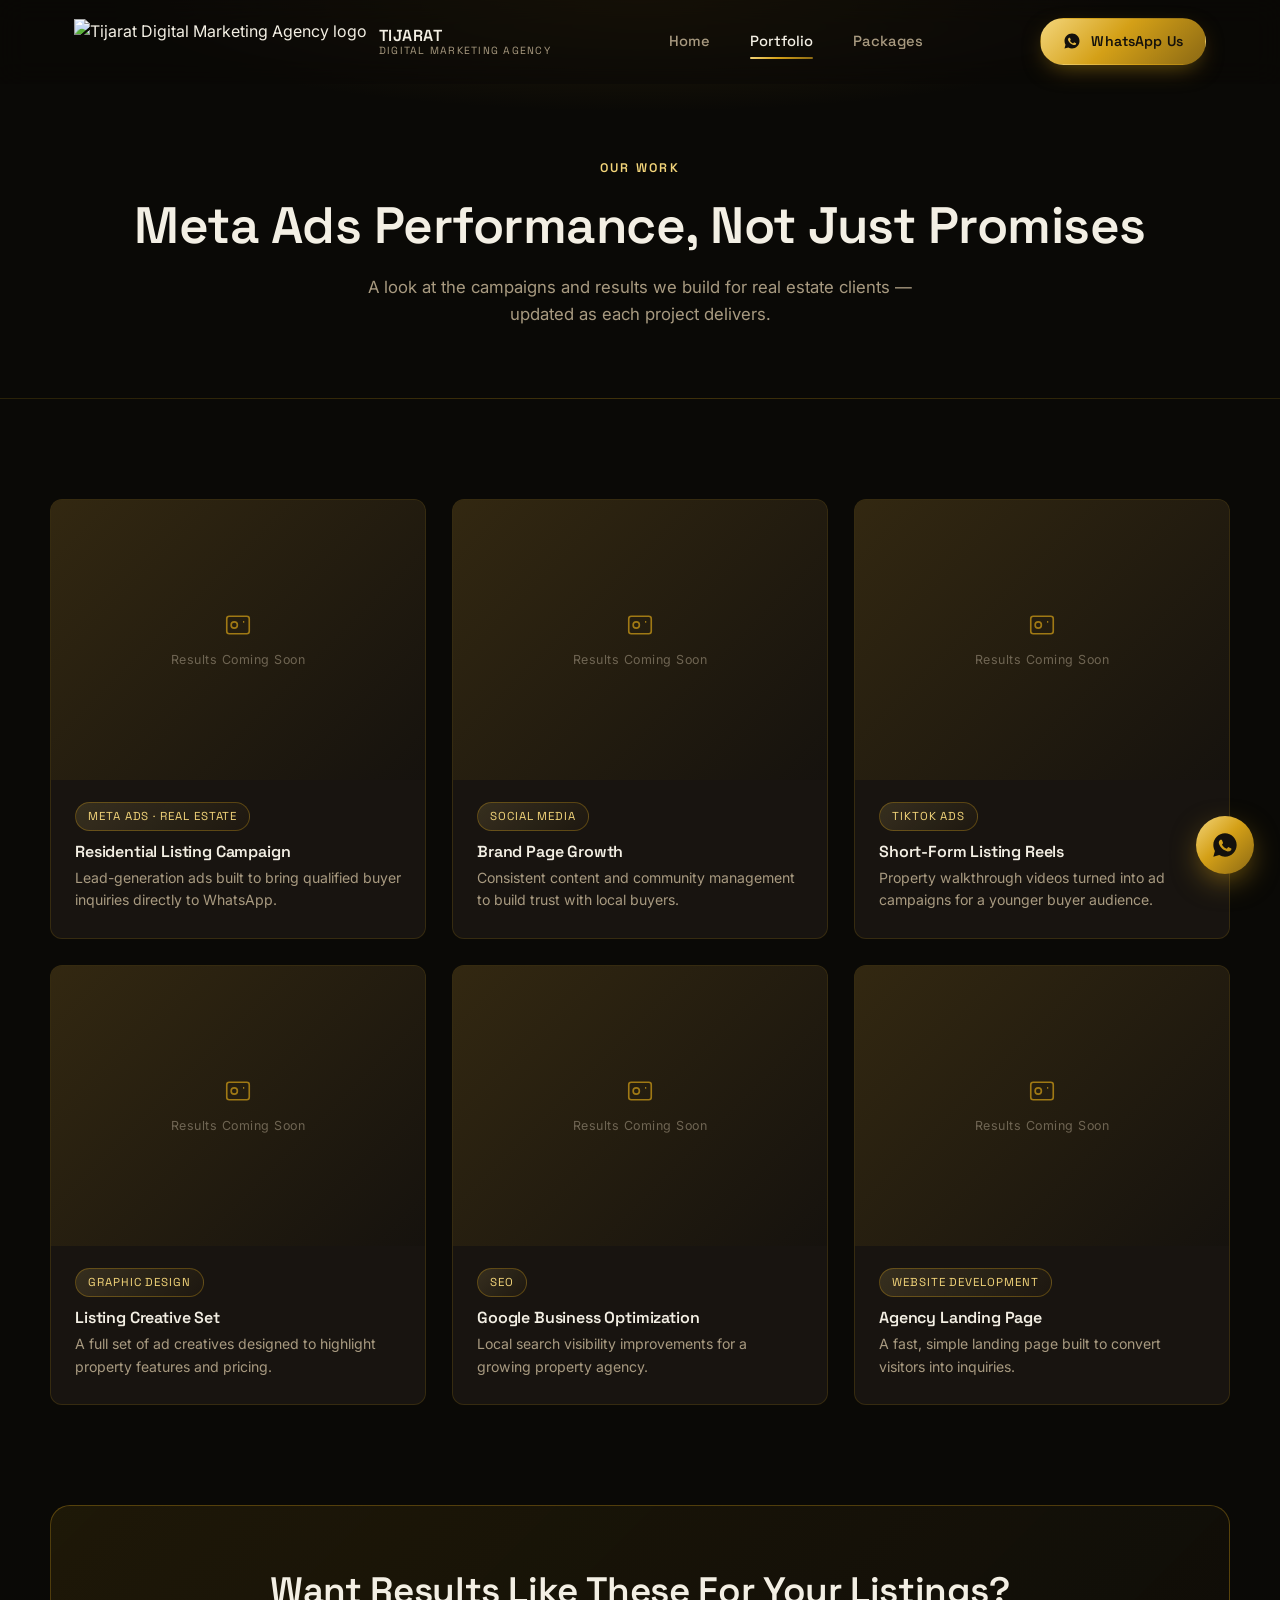
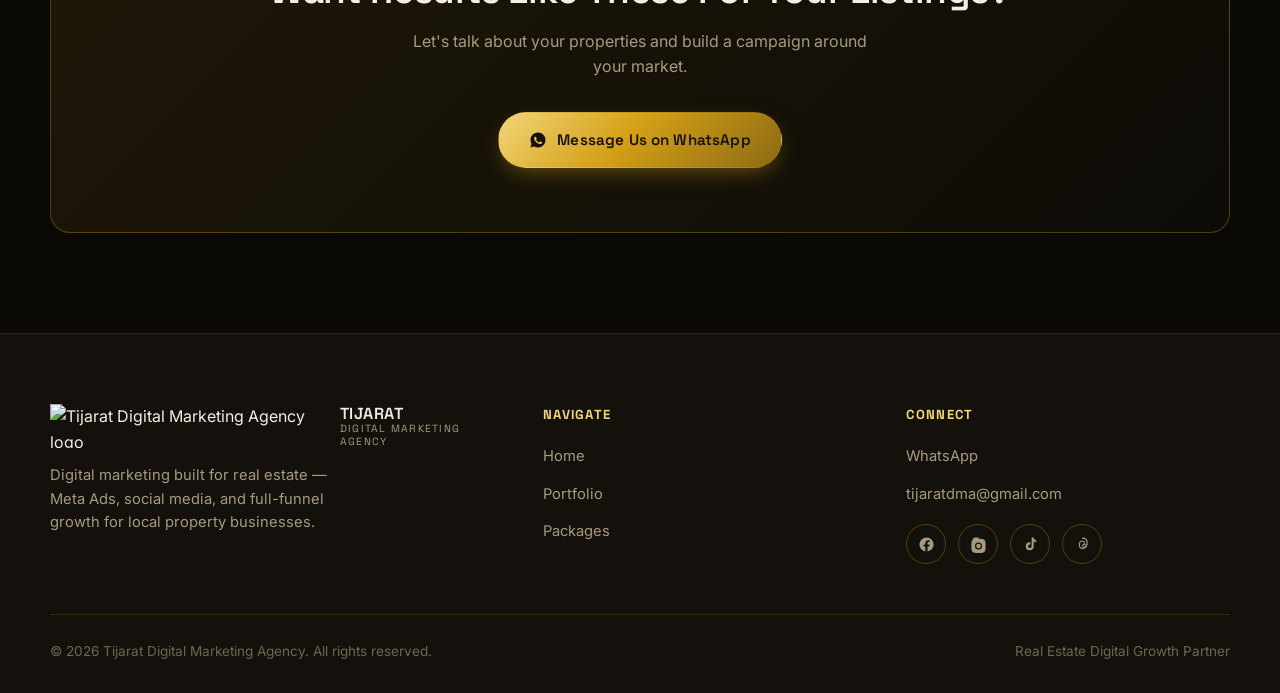
==== portfolio.html @ 046e6888 "Add files via upload" ====
<!DOCTYPE html>
<html lang="en">
<head>
<meta charset="UTF-8">
<meta name="viewport" content="width=device-width, initial-scale=1.0">
<title>Portfolio | Tijarat Digital Marketing Agency</title>
<meta name="description" content="See Meta Ads performance and campaign results delivered by Tijarat Digital Marketing Agency for real estate clients.">
<link rel="icon" type="image/png" href="assets/logo.png">
<link rel="preconnect" href="https://fonts.googleapis.com">
<link rel="preconnect" href="https://fonts.gstatic.com" crossorigin>
<link href="https://fonts.googleapis.com/css2?family=Space+Grotesk:wght@500;600;700&family=Inter:wght@400;500;600&display=swap" rel="stylesheet">
<link rel="stylesheet" href="styles.css">

<!--
  HOW TO ADD YOUR REAL META ADS SCREENSHOTS
  ------------------------------------------
  1. Create a folder named "portfolio" inside "assets" (assets/portfolio).
  2. Upload your screenshots there, named exactly:
     case1.jpg, case2.jpg, case3.jpg, case4.jpg, case5.jpg, case6.jpg
  3. That's it — each placeholder box below will automatically be
     replaced by your real image once the file exists at that path.
     You only need to edit the <p> caption text below each one if you want.
-->
</head>
<body>

<!-- ================= HEADER ================= -->
<header class="site-header">
  <div class="header-inner">
    <a href="index.html" class="brand">
      <img src="assets/logo.png" alt="Tijarat Digital Marketing Agency logo">
      <span class="brand-name">TIJARAT<span>Digital Marketing Agency</span></span>
    </a>
    <nav class="main-nav">
      <a href="index.html">Home</a>
      <a href="portfolio.html" class="active">Portfolio</a>
      <a href="packages.html">Packages</a>
    </nav>
    <div class="header-actions">
      <a class="btn btn-primary" href="https://wa.me/923094551772" target="_blank" rel="noopener">
        <svg viewBox="0 0 24 24" fill="currentColor"><path d="M12 2C6.48 2 2 6.48 2 12c0 1.85.5 3.58 1.36 5.07L2 22l5.06-1.33A9.94 9.94 0 0 0 12 22c5.52 0 10-4.48 10-10S17.52 2 12 2zm5.2 14.2c-.22.62-1.28 1.2-1.77 1.24-.45.05-1.02.07-1.65-.1-.38-.11-.87-.28-1.5-.55-2.64-1.14-4.36-3.8-4.5-3.98-.13-.18-1.08-1.43-1.08-2.73s.68-1.93.92-2.2c.24-.26.52-.33.7-.33h.5c.16 0 .38-.06.6.45.22.53.75 1.83.82 1.96.07.13.11.29.02.47-.09.18-.13.29-.26.44-.13.16-.28.35-.4.47-.13.13-.27.27-.12.53.16.26.7 1.15 1.5 1.86 1.03.92 1.9 1.2 2.16 1.34.26.13.42.11.57-.07.16-.18.66-.77.84-1.03.18-.27.35-.22.6-.13.24.09 1.55.73 1.82.87.26.13.44.2.5.31.07.11.07.64-.15 1.26z"/></svg>
        <span class="btn-text">WhatsApp Us</span>
      </a>
      <button class="nav-toggle" aria-label="Toggle menu">
        <span></span><span></span><span></span>
      </button>
    </div>
  </div>
</header>

<!-- ================= PAGE HERO ================= -->
<section class="page-hero">
  <div class="eyebrow">Our Work</div>
  <h1>Meta Ads Performance, Not Just Promises</h1>
  <p>A look at the campaigns and results we build for real estate clients — updated as each project delivers.</p>
</section>

<!-- ================= PORTFOLIO GRID ================= -->
<section class="section">
  <div class="section-inner">
    <div class="portfolio-grid">

      <div class="case-card reveal">
        <div class="case-media">
          <img src="assets/portfolio/case1.jpg" alt="Meta Ads campaign result" onerror="this.style.display='none'; this.nextElementSibling.style.display='flex';">
          <div class="case-placeholder" style="display:flex;">
            <svg viewBox="0 0 24 24" fill="none" stroke="currentColor" stroke-width="1.3"><rect x="3" y="5" width="18" height="14" rx="2"/><circle cx="9" cy="12" r="2.5"/><path d="M16 9.5h1"/></svg>
            <span>Results Coming Soon</span>
          </div>
        </div>
        <div class="case-body">
          <span class="case-tag">Meta Ads · Real Estate</span>
          <h3>Residential Listing Campaign</h3>
          <p>Lead-generation ads built to bring qualified buyer inquiries directly to WhatsApp.</p>
        </div>
      </div>

      <div class="case-card reveal">
        <div class="case-media">
          <img src="assets/portfolio/case2.jpg" alt="Meta Ads campaign result" onerror="this.style.display='none'; this.nextElementSibling.style.display='flex';">
          <div class="case-placeholder" style="display:flex;">
            <svg viewBox="0 0 24 24" fill="none" stroke="currentColor" stroke-width="1.3"><rect x="3" y="5" width="18" height="14" rx="2"/><circle cx="9" cy="12" r="2.5"/><path d="M16 9.5h1"/></svg>
            <span>Results Coming Soon</span>
          </div>
        </div>
        <div class="case-body">
          <span class="case-tag">Social Media</span>
          <h3>Brand Page Growth</h3>
          <p>Consistent content and community management to build trust with local buyers.</p>
        </div>
      </div>

      <div class="case-card reveal">
        <div class="case-media">
          <img src="assets/portfolio/case3.jpg" alt="Meta Ads campaign result" onerror="this.style.display='none'; this.nextElementSibling.style.display='flex';">
          <div class="case-placeholder" style="display:flex;">
            <svg viewBox="0 0 24 24" fill="none" stroke="currentColor" stroke-width="1.3"><rect x="3" y="5" width="18" height="14" rx="2"/><circle cx="9" cy="12" r="2.5"/><path d="M16 9.5h1"/></svg>
            <span>Results Coming Soon</span>
          </div>
        </div>
        <div class="case-body">
          <span class="case-tag">TikTok Ads</span>
          <h3>Short-Form Listing Reels</h3>
          <p>Property walkthrough videos turned into ad campaigns for a younger buyer audience.</p>
        </div>
      </div>

      <div class="case-card reveal">
        <div class="case-media">
          <img src="assets/portfolio/case4.jpg" alt="Meta Ads campaign result" onerror="this.style.display='none'; this.nextElementSibling.style.display='flex';">
          <div class="case-placeholder" style="display:flex;">
            <svg viewBox="0 0 24 24" fill="none" stroke="currentColor" stroke-width="1.3"><rect x="3" y="5" width="18" height="14" rx="2"/><circle cx="9" cy="12" r="2.5"/><path d="M16 9.5h1"/></svg>
            <span>Results Coming Soon</span>
          </div>
        </div>
        <div class="case-body">
          <span class="case-tag">Graphic Design</span>
          <h3>Listing Creative Set</h3>
          <p>A full set of ad creatives designed to highlight property features and pricing.</p>
        </div>
      </div>

      <div class="case-card reveal">
        <div class="case-media">
          <img src="assets/portfolio/case5.jpg" alt="Meta Ads campaign result" onerror="this.style.display='none'; this.nextElementSibling.style.display='flex';">
          <div class="case-placeholder" style="display:flex;">
            <svg viewBox="0 0 24 24" fill="none" stroke="currentColor" stroke-width="1.3"><rect x="3" y="5" width="18" height="14" rx="2"/><circle cx="9" cy="12" r="2.5"/><path d="M16 9.5h1"/></svg>
            <span>Results Coming Soon</span>
          </div>
        </div>
        <div class="case-body">
          <span class="case-tag">SEO</span>
          <h3>Google Business Optimization</h3>
          <p>Local search visibility improvements for a growing property agency.</p>
        </div>
      </div>

      <div class="case-card reveal">
        <div class="case-media">
          <img src="assets/portfolio/case6.jpg" alt="Meta Ads campaign result" onerror="this.style.display='none'; this.nextElementSibling.style.display='flex';">
          <div class="case-placeholder" style="display:flex;">
            <svg viewBox="0 0 24 24" fill="none" stroke="currentColor" stroke-width="1.3"><rect x="3" y="5" width="18" height="14" rx="2"/><circle cx="9" cy="12" r="2.5"/><path d="M16 9.5h1"/></svg>
            <span>Results Coming Soon</span>
          </div>
        </div>
        <div class="case-body">
          <span class="case-tag">Website Development</span>
          <h3>Agency Landing Page</h3>
          <p>A fast, simple landing page built to convert visitors into inquiries.</p>
        </div>
      </div>

    </div>
  </div>
</section>

<!-- ================= CTA BAND ================= -->
<section class="section" style="padding-top:0;">
  <div class="section-inner">
    <div class="cta-band reveal">
      <h2>Want Results Like These For Your Listings?</h2>
      <p>Let's talk about your properties and build a campaign around your market.</p>
      <a class="btn btn-primary" href="https://wa.me/923094551772" target="_blank" rel="noopener">
        <svg viewBox="0 0 24 24" fill="currentColor"><path d="M12 2C6.48 2 2 6.48 2 12c0 1.85.5 3.58 1.36 5.07L2 22l5.06-1.33A9.94 9.94 0 0 0 12 22c5.52 0 10-4.48 10-10S17.52 2 12 2zm5.2 14.2c-.22.62-1.28 1.2-1.77 1.24-.45.05-1.02.07-1.65-.1-.38-.11-.87-.28-1.5-.55-2.64-1.14-4.36-3.8-4.5-3.98-.13-.18-1.08-1.43-1.08-2.73s.68-1.93.92-2.2c.24-.26.52-.33.7-.33h.5c.16 0 .38-.06.6.45.22.53.75 1.83.82 1.96.07.13.11.29.02.47-.09.18-.13.29-.26.44-.13.16-.28.35-.4.47-.13.13-.27.27-.12.53.16.26.7 1.15 1.5 1.86 1.03.92 1.9 1.2 2.16 1.34.26.13.42.11.57-.07.16-.18.66-.77.84-1.03.18-.27.35-.22.6-.13.24.09 1.55.73 1.82.87.26.13.44.2.5.31.07.11.07.64-.15 1.26z"/></svg>
        Message Us on WhatsApp
      </a>
    </div>
  </div>
</section>

<!-- ================= FOOTER ================= -->
<footer class="site-footer">
  <div class="footer-inner">
    <div class="footer-brand">
      <a href="index.html" class="brand">
        <img src="assets/logo.png" alt="Tijarat Digital Marketing Agency logo">
        <span class="brand-name">TIJARAT<span>Digital Marketing Agency</span></span>
      </a>
      <p>Digital marketing built for real estate — Meta Ads, social media, and full-funnel growth for local property businesses.</p>
    </div>
    <div class="footer-col">
      <h5>Navigate</h5>
      <ul>
        <li><a href="index.html">Home</a></li>
        <li><a href="portfolio.html">Portfolio</a></li>
        <li><a href="packages.html">Packages</a></li>
      </ul>
    </div>
    <div class="footer-col">
      <h5>Connect</h5>
      <ul>
        <li><a href="https://wa.me/923094551772" target="_blank" rel="noopener">WhatsApp</a></li>
        <li><a href="mailto:tijaratdma@gmail.com">tijaratdma@gmail.com</a></li>
      </ul>
      <div class="social-row" style="margin-top:18px;">
        <a class="social-icon" href="https://web.facebook.com/tijaratdigital/" target="_blank" rel="noopener" aria-label="Facebook">
          <svg viewBox="0 0 24 24"><path d="M22 12a10 10 0 1 0-11.6 9.9v-7H7.9V12h2.5V9.8c0-2.5 1.5-3.9 3.8-3.9 1.1 0 2.2.2 2.2.2v2.5h-1.3c-1.2 0-1.6.8-1.6 1.6V12h2.8l-.4 2.9h-2.4v7A10 10 0 0 0 22 12z"/></svg>
        </a>
        <a class="social-icon" href="https://www.instagram.com/tijaratdigital/" target="_blank" rel="noopener" aria-label="Instagram">
          <svg viewBox="0 0 24 24"><path d="M12 2c2.7 0 3.06.01 4.12.06 1.06.05 1.79.22 2.43.47.66.26 1.21.6 1.76 1.15.55.55.9 1.1 1.15 1.76.25.64.42 1.37.47 2.43.05 1.06.06 1.42.06 4.12s-.01 3.06-.06 4.12c-.05 1.06-.22 1.79-.47 2.43a4.9 4.9 0 0 1-1.15 1.76 4.9 4.9 0 0 1-1.76 1.15c-.64.25-1.37.42-2.43.47-1.06.05-1.42.06-4.12.06s-3.06-.01-4.12-.06c-1.06-.05-1.79-.22-2.43-.47a4.9 4.9 0 0 1-1.76-1.15 4.9 4.9 0 0 1-1.15-1.76c-.25-.64-.42-1.37-.47-2.43C2.01 15.06 2 14.7 2 12s.01-3.06.06-4.12c.05-1.06.22-1.79.47-2.43.26-.66.6-1.21 1.15-1.76A4.9 4.9 0 0 1 5.44.54C6.08.29 6.81.12 7.87.07 8.94.02 9.3 0 12 0zm0 5a5 5 0 1 0 0 10 5 5 0 0 0 0-10zm0 8.2a3.2 3.2 0 1 1 0-6.4 3.2 3.2 0 0 1 0 6.4zm5.2-8.4a1.2 1.2 0 1 1 0-2.4 1.2 1.2 0 0 1 0 2.4z" transform="translate(0,2)"/></svg>
        </a>
        <a class="social-icon" href="https://www.tiktok.com/@tijaratdigital" target="_blank" rel="noopener" aria-label="TikTok">
          <svg viewBox="0 0 24 24"><path d="M16.5 2c.3 2 1.6 3.6 3.5 4v3c-1.3 0-2.5-.4-3.5-1.1v6.6a5.6 5.6 0 1 1-5.6-5.6c.3 0 .6 0 .9.06v3.1a2.5 2.5 0 1 0 1.8 2.4V2h2.9z"/></svg>
        </a>
        <a class="social-icon" href="https://www.threads.com/@tijaratdigital" target="_blank" rel="noopener" aria-label="Threads">
          <svg viewBox="0 0 24 24" stroke-width="1.6" stroke-linecap="round"><path class="icon-stroke" d="M12 3c4 0 6.5 2.6 6.5 7 0 3.6-1.4 6-3.9 6-1.6 0-2.4-.9-2.4-2.1 0-1.4 1-2.4 2.7-2.4.5 0 1 .07 1.4.2"/><path class="icon-stroke" d="M14.8 9.6c-.4-1.6-1.6-2.5-3.3-2.5-2.3 0-3.8 1.7-3.8 4.3v1.2c0 2.9 1.6 4.9 4.4 4.9 2.9 0 4.8-1.7 5.2-4.6"/></svg>
        </a>
      </div>
    </div>
  </div>
  <div class="footer-bottom">
    <span>&copy; 2026 Tijarat Digital Marketing Agency. All rights reserved.</span>
    <span>Real Estate Digital Growth Partner</span>
  </div>
</footer>

<a class="wa-float" href="https://wa.me/923094551772" target="_blank" rel="noopener" aria-label="Chat on WhatsApp">
  <svg viewBox="0 0 24 24"><path d="M12 2C6.48 2 2 6.48 2 12c0 1.85.5 3.58 1.36 5.07L2 22l5.06-1.33A9.94 9.94 0 0 0 12 22c5.52 0 10-4.48 10-10S17.52 2 12 2zm5.2 14.2c-.22.62-1.28 1.2-1.77 1.24-.45.05-1.02.07-1.65-.1-.38-.11-.87-.28-1.5-.55-2.64-1.14-4.36-3.8-4.5-3.98-.13-.18-1.08-1.43-1.08-2.73s.68-1.93.92-2.2c.24-.26.52-.33.7-.33h.5c.16 0 .38-.06.6.45.22.53.75 1.83.82 1.96.07.13.11.29.02.47-.09.18-.13.29-.26.44-.13.16-.28.35-.4.47-.13.13-.27.27-.12.53.16.26.7 1.15 1.5 1.86 1.03.92 1.9 1.2 2.16 1.34.26.13.42.11.57-.07.16-.18.66-.77.84-1.03.18-.27.35-.22.6-.13.24.09 1.55.73 1.82.87.26.13.44.2.5.31.07.11.07.64-.15 1.26z"/></svg>
</a>

<script src="script.js"></script>
</body>
</html>
---- styles.css ----
/* ============================================================
   TIJARAT DIGITAL MARKETING AGENCY — Shared Stylesheet
   Theme: Gold on deep black, architectural/skyline motif
   Fonts: Space Grotesk (display) + Inter (body) — used site-wide
   ============================================================ */

:root {
  /* Color tokens */
  --bg: #0a0906;
  --bg-elevated: #14110c;
  --bg-card: #181410;
  --line: rgba(212, 160, 23, 0.16);
  --line-strong: rgba(212, 160, 23, 0.32);

  --gold-light: #f3d57a;
  --gold: #d4a017;
  --gold-deep: #8b6914;
  --gold-gradient: linear-gradient(135deg, #f3d57a 0%, #d4a017 45%, #8b6914 100%);
  --gold-gradient-soft: linear-gradient(135deg, rgba(243, 213, 122, 0.14), rgba(139, 105, 20, 0.05));

  --text: #f3efe4;
  --text-muted: #a89a80;
  --text-dim: #6f6553;

  --radius-sm: 6px;
  --radius-md: 12px;
  --radius-lg: 20px;

  --max-width: 1180px;
  --header-h: 84px;
}

* {
  margin: 0;
  padding: 0;
  box-sizing: border-box;
}

html {
  scroll-behavior: smooth;
}

@media (prefers-reduced-motion: reduce) {
  html {
    scroll-behavior: auto;
  }
  *, *::before, *::after {
    animation-duration: 0.01ms !important;
    animation-iteration-count: 1 !important;
    transition-duration: 0.01ms !important;
  }
}

body {
  background: var(--bg);
  color: var(--text);
  font-family: 'Inter', -apple-system, BlinkMacSystemFont, sans-serif;
  font-size: 16px;
  line-height: 1.6;
  overflow-x: hidden;
  -webkit-font-smoothing: antialiased;
}

img {
  max-width: 100%;
  display: block;
}

a {
  color: inherit;
  text-decoration: none;
}

ul {
  list-style: none;
}

h1, h2, h3, h4 {
  font-family: 'Space Grotesk', 'Inter', sans-serif;
  font-weight: 600;
  line-height: 1.15;
  letter-spacing: -0.01em;
  color: var(--text);
}

.eyebrow {
  display: inline-flex;
  align-items: center;
  gap: 8px;
  font-family: 'Space Grotesk', sans-serif;
  font-size: 0.78rem;
  font-weight: 600;
  letter-spacing: 0.18em;
  text-transform: uppercase;
  color: var(--gold-light);
}

.eyebrow::before {
  content: '';
  width: 22px;
  height: 1px;
  background: var(--gold);
}

.section {
  padding: 100px 24px;
  position: relative;
}

.section-inner {
  max-width: var(--max-width);
  margin: 0 auto;
}

.section-head {
  max-width: 640px;
  margin-bottom: 56px;
}

.section-head h2 {
  font-size: clamp(1.9rem, 3.4vw, 2.6rem);
  margin-top: 14px;
}

.section-head p {
  margin-top: 16px;
  color: var(--text-muted);
  font-size: 1.05rem;
}

.section-head.center {
  margin-left: auto;
  margin-right: auto;
  text-align: center;
}

/* ---------- Buttons ---------- */
.btn {
  display: inline-flex;
  align-items: center;
  justify-content: center;
  gap: 10px;
  font-family: 'Space Grotesk', sans-serif;
  font-weight: 600;
  font-size: 0.95rem;
  letter-spacing: 0.01em;
  padding: 15px 30px;
  border-radius: 999px;
  border: 1px solid transparent;
  cursor: pointer;
  transition: transform 0.25s ease, box-shadow 0.25s ease, background 0.25s ease, border-color 0.25s ease;
  white-space: nowrap;
}

.btn-primary {
  background: var(--gold-gradient);
  color: #14110c;
  box-shadow: 0 8px 24px -8px rgba(212, 160, 23, 0.55);
}

.btn-primary:hover {
  transform: translateY(-2px);
  box-shadow: 0 12px 30px -8px rgba(212, 160, 23, 0.7);
}

.btn-ghost {
  background: transparent;
  color: var(--text);
  border-color: var(--line-strong);
}

.btn-ghost:hover {
  border-color: var(--gold);
  color: var(--gold-light);
  transform: translateY(-2px);
}

.btn svg {
  width: 18px;
  height: 18px;
  flex-shrink: 0;
}

/* ---------- Header ---------- */
.site-header {
  position: fixed;
  top: 0;
  left: 0;
  right: 0;
  z-index: 100;
  height: var(--header-h);
  display: flex;
  align-items: center;
  background: rgba(10, 9, 6, 0.55);
  backdrop-filter: blur(14px);
  -webkit-backdrop-filter: blur(14px);
  border-bottom: 1px solid transparent;
  transition: background 0.3s ease, border-color 0.3s ease;
}

.site-header.scrolled {
  background: rgba(10, 9, 6, 0.88);
  border-bottom: 1px solid var(--line);
}

.header-inner {
  width: 100%;
  max-width: var(--max-width);
  margin: 0 auto;
  padding: 0 24px;
  display: flex;
  align-items: center;
  justify-content: space-between;
  gap: 24px;
}

.brand {
  display: flex;
  align-items: center;
  gap: 12px;
}

.brand img {
  height: 44px;
  width: auto;
}

.brand-name {
  font-family: 'Space Grotesk', sans-serif;
  font-size: 1rem;
  font-weight: 600;
  letter-spacing: 0.03em;
  line-height: 1.2;
}

.brand-name span {
  display: block;
  font-size: 0.65rem;
  font-weight: 400;
  letter-spacing: 0.12em;
  color: var(--text-muted);
  text-transform: uppercase;
}

.main-nav {
  display: flex;
  align-items: center;
  gap: 40px;
}

.main-nav a {
  font-family: 'Space Grotesk', sans-serif;
  font-size: 0.92rem;
  font-weight: 500;
  color: var(--text-muted);
  position: relative;
  padding: 6px 0;
  transition: color 0.2s ease;
}

.main-nav a:hover,
.main-nav a.active {
  color: var(--text);
}

.main-nav a.active::after {
  content: '';
  position: absolute;
  bottom: 0;
  left: 0;
  right: 0;
  height: 2px;
  background: var(--gold-gradient);
  border-radius: 2px;
}

.header-actions {
  display: flex;
  align-items: center;
  gap: 18px;
}

.header-actions .btn {
  padding: 11px 22px;
  font-size: 0.88rem;
}

.nav-toggle {
  display: none;
  flex-direction: column;
  gap: 5px;
  background: none;
  border: none;
  cursor: pointer;
  padding: 8px;
}

.nav-toggle span {
  width: 22px;
  height: 2px;
  background: var(--gold-light);
  border-radius: 2px;
  transition: transform 0.25s ease, opacity 0.25s ease;
}

/* ---------- Hero ---------- */
.hero {
  position: relative;
  min-height: 100vh;
  display: flex;
  align-items: center;
  padding: calc(var(--header-h) + 40px) 24px 0;
  overflow: hidden;
  background:
    radial-gradient(ellipse 60% 50% at 50% 0%, rgba(139, 105, 20, 0.22), transparent 70%),
    var(--bg);
}

.hero-inner {
  max-width: var(--max-width);
  margin: 0 auto;
  width: 100%;
  position: relative;
  z-index: 3;
  text-align: center;
  padding-bottom: 220px;
}

.hero .eyebrow {
  justify-content: center;
  margin-bottom: 22px;
}

.hero .eyebrow::before {
  display: none;
}

.hero h1 {
  font-size: clamp(2.4rem, 6vw, 4.4rem);
  max-width: 900px;
  margin: 0 auto;
}

.hero h1 em {
  font-style: normal;
  background: var(--gold-gradient);
  -webkit-background-clip: text;
  background-clip: text;
  color: transparent;
}

.hero p.lead {
  max-width: 560px;
  margin: 26px auto 0;
  color: var(--text-muted);
  font-size: 1.1rem;
}

.hero-ctas {
  margin-top: 40px;
  display: flex;
  align-items: center;
  justify-content: center;
  gap: 18px;
  flex-wrap: wrap;
}

/* Floating wireframe accents */
.wireframe {
  position: absolute;
  opacity: 0.5;
  stroke: var(--gold);
  z-index: 1;
  pointer-events: none;
}

.wireframe.w1 { top: 14%; left: 6%; width: 130px; animation: float-a 14s ease-in-out infinite; }
.wireframe.w2 { top: 20%; right: 8%; width: 100px; animation: float-b 18s ease-in-out infinite; }
.wireframe.w3 { top: 58%; right: 4%; width: 80px; animation: float-a 16s ease-in-out infinite reverse; }

@keyframes float-a {
  0%, 100% { transform: translateY(0) rotate(0deg); }
  50% { transform: translateY(-22px) rotate(8deg); }
}
@keyframes float-b {
  0%, 100% { transform: translateY(0) rotate(0deg); }
  50% { transform: translateY(18px) rotate(-6deg); }
}

/* Skyline silhouette */
.skyline {
  position: absolute;
  bottom: 0;
  left: 0;
  right: 0;
  height: 220px;
  display: flex;
  align-items: flex-end;
  justify-content: center;
  gap: clamp(4px, 1vw, 10px);
  z-index: 2;
  -webkit-mask-image: linear-gradient(to top, black 60%, transparent 100%);
  mask-image: linear-gradient(to top, black 60%, transparent 100%);
}

.skyline .bldg {
  width: clamp(20px, 3.4vw, 46px);
  background: linear-gradient(180deg, rgba(212, 160, 23, 0.35), rgba(212, 160, 23, 0.08));
  border-top: 1px solid var(--gold);
  opacity: 0;
  transform: translateY(40px);
  animation: rise 1s cubic-bezier(0.2, 0.8, 0.2, 1) forwards;
}

@keyframes rise {
  to { opacity: 1; transform: translateY(0); }
}

/* ---------- Service / feature cards ---------- */
.grid {
  display: grid;
  gap: 24px;
}

.grid.cols-4 { grid-template-columns: repeat(4, 1fr); }
.grid.cols-3 { grid-template-columns: repeat(3, 1fr); }
.grid.cols-2 { grid-template-columns: repeat(2, 1fr); }

.card {
  background: var(--bg-card);
  border: 1px solid var(--line);
  border-radius: var(--radius-md);
  padding: 32px 26px;
  transition: transform 0.3s ease, border-color 0.3s ease, background 0.3s ease;
}

.card:hover {
  transform: translateY(-4px);
  border-color: var(--line-strong);
  background: var(--bg-elevated);
}

.card-icon {
  width: 46px;
  height: 46px;
  border-radius: var(--radius-sm);
  background: var(--gold-gradient-soft);
  border: 1px solid var(--line-strong);
  display: flex;
  align-items: center;
  justify-content: center;
  margin-bottom: 20px;
}

.card-icon svg {
  width: 22px;
  height: 22px;
  stroke: var(--gold-light);
}

.card h3 {
  font-size: 1.08rem;
  margin-bottom: 10px;
}

.card p {
  color: var(--text-muted);
  font-size: 0.94rem;
}

/* ---------- Pillars / why-us ---------- */
.pillars {
  display: grid;
  grid-template-columns: repeat(4, 1fr);
  gap: 1px;
  background: var(--line);
  border: 1px solid var(--line);
  border-radius: var(--radius-md);
  overflow: hidden;
}

.pillar {
  background: var(--bg-elevated);
  padding: 36px 28px;
}

.pillar .num {
  font-family: 'Space Grotesk', sans-serif;
  font-size: 0.8rem;
  color: var(--gold);
  letter-spacing: 0.1em;
  margin-bottom: 14px;
  display: block;
}

.pillar h4 {
  font-size: 1.02rem;
  margin-bottom: 8px;
}

.pillar p {
  color: var(--text-muted);
  font-size: 0.9rem;
}

/* ---------- CTA band ---------- */
.cta-band {
  position: relative;
  border-radius: var(--radius-lg);
  border: 1px solid var(--line-strong);
  background: linear-gradient(135deg, rgba(212, 160, 23, 0.1), rgba(20, 17, 12, 0.4));
  padding: 64px 40px;
  text-align: center;
  overflow: hidden;
}

.cta-band h2 {
  font-size: clamp(1.7rem, 3vw, 2.3rem);
  margin-bottom: 16px;
}

.cta-band p {
  color: var(--text-muted);
  max-width: 480px;
  margin: 0 auto 32px;
}

/* ---------- Footer ---------- */
.site-footer {
  border-top: 1px solid var(--line);
  padding: 70px 24px 30px;
  background: var(--bg-elevated);
}

.footer-inner {
  max-width: var(--max-width);
  margin: 0 auto;
  display: grid;
  grid-template-columns: 1.4fr 1fr 1fr;
  gap: 40px;
  padding-bottom: 50px;
}

.footer-brand .brand {
  margin-bottom: 16px;
}

.footer-brand p {
  color: var(--text-muted);
  font-size: 0.92rem;
  max-width: 300px;
}

.footer-col h5 {
  font-family: 'Space Grotesk', sans-serif;
  font-size: 0.82rem;
  letter-spacing: 0.1em;
  text-transform: uppercase;
  color: var(--gold-light);
  margin-bottom: 18px;
}

.footer-col ul li {
  margin-bottom: 12px;
}

.footer-col ul li a {
  color: var(--text-muted);
  font-size: 0.92rem;
  transition: color 0.2s ease;
}

.footer-col ul li a:hover {
  color: var(--gold-light);
}

.social-row {
  display: flex;
  gap: 12px;
}

.social-icon {
  width: 40px;
  height: 40px;
  border-radius: 50%;
  border: 1px solid var(--line-strong);
  display: flex;
  align-items: center;
  justify-content: center;
  transition: border-color 0.25s ease, background 0.25s ease, transform 0.25s ease;
}

.social-icon svg {
  width: 17px;
  height: 17px;
  fill: var(--text-muted);
  transition: fill 0.25s ease;
}

.social-icon svg .icon-stroke {
  fill: none;
  stroke: var(--text-muted);
  transition: stroke 0.25s ease;
}

.social-icon:hover {
  border-color: var(--gold);
  background: var(--gold-gradient-soft);
  transform: translateY(-3px);
}

.social-icon:hover svg {
  fill: var(--gold-light);
}

.social-icon:hover svg .icon-stroke {
  stroke: var(--gold-light);
}

.footer-bottom {
  max-width: var(--max-width);
  margin: 0 auto;
  padding-top: 26px;
  border-top: 1px solid var(--line);
  display: flex;
  align-items: center;
  justify-content: space-between;
  flex-wrap: wrap;
  gap: 12px;
  color: var(--text-dim);
  font-size: 0.85rem;
}

/* ---------- WhatsApp floating button ---------- */
.wa-float {
  position: fixed;
  bottom: 26px;
  right: 26px;
  width: 58px;
  height: 58px;
  border-radius: 50%;
  background: var(--gold-gradient);
  display: flex;
  align-items: center;
  justify-content: center;
  box-shadow: 0 10px 30px -6px rgba(212, 160, 23, 0.6);
  z-index: 90;
  transition: transform 0.25s ease;
}

.wa-float:hover {
  transform: scale(1.08);
}

.wa-float svg {
  width: 28px;
  height: 28px;
  fill: #14110c;
}

/* ---------- Page hero (inner pages) ---------- */
.page-hero {
  padding: calc(var(--header-h) + 70px) 24px 70px;
  text-align: center;
  background: radial-gradient(ellipse 60% 40% at 50% 0%, rgba(139, 105, 20, 0.2), transparent 70%);
  border-bottom: 1px solid var(--line);
}

.page-hero .eyebrow {
  justify-content: center;
  margin-bottom: 18px;
}
.page-hero .eyebrow::before { display: none; }

.page-hero h1 {
  font-size: clamp(2.1rem, 4.4vw, 3.2rem);
}

.page-hero p {
  max-width: 560px;
  margin: 18px auto 0;
  color: var(--text-muted);
  font-size: 1.05rem;
}

/* ---------- Portfolio ---------- */
.portfolio-grid {
  display: grid;
  grid-template-columns: repeat(3, 1fr);
  gap: 26px;
}

.case-card {
  background: var(--bg-card);
  border: 1px solid var(--line);
  border-radius: var(--radius-md);
  overflow: hidden;
  transition: transform 0.3s ease, border-color 0.3s ease;
}

.case-card:hover {
  transform: translateY(-4px);
  border-color: var(--line-strong);
}

.case-media {
  aspect-ratio: 4 / 3;
  position: relative;
  background: linear-gradient(135deg, rgba(212, 160, 23, 0.14), rgba(20, 17, 12, 0.6));
  display: flex;
  align-items: center;
  justify-content: center;
}

.case-media img {
  position: absolute;
  inset: 0;
  width: 100%;
  height: 100%;
  object-fit: cover;
}

.case-placeholder {
  display: flex;
  flex-direction: column;
  align-items: center;
  gap: 10px;
  color: var(--text-dim);
  padding: 20px;
  text-align: center;
}

.case-placeholder svg {
  width: 30px;
  height: 30px;
  stroke: var(--gold);
  opacity: 0.7;
}

.case-placeholder span {
  font-size: 0.78rem;
  letter-spacing: 0.04em;
}

.case-body {
  padding: 22px 24px 26px;
}

.case-tag {
  display: inline-block;
  font-family: 'Space Grotesk', sans-serif;
  font-size: 0.72rem;
  letter-spacing: 0.08em;
  text-transform: uppercase;
  color: var(--gold-light);
  background: var(--gold-gradient-soft);
  border: 1px solid var(--line-strong);
  padding: 4px 12px;
  border-radius: 999px;
  margin-bottom: 12px;
}

.case-body h3 {
  font-size: 1rem;
  margin-bottom: 6px;
}

.case-body p {
  color: var(--text-muted);
  font-size: 0.88rem;
}

/* ---------- Packages ---------- */
.packages-grid {
  display: grid;
  grid-template-columns: repeat(3, 1fr);
  gap: 24px;
  align-items: stretch;
}

.package-card {
  background: var(--bg-card);
  border: 1px solid var(--line);
  border-radius: var(--radius-lg);
  padding: 40px 30px;
  display: flex;
  flex-direction: column;
  position: relative;
  transition: transform 0.3s ease, border-color 0.3s ease;
}

.package-card:hover {
  transform: translateY(-6px);
  border-color: var(--line-strong);
}

.package-card.featured {
  border-color: var(--gold);
  background: linear-gradient(180deg, rgba(212, 160, 23, 0.08), var(--bg-card) 40%);
}

.package-badge {
  position: absolute;
  top: -13px;
  left: 50%;
  transform: translateX(-50%);
  background: var(--gold-gradient);
  color: #14110c;
  font-family: 'Space Grotesk', sans-serif;
  font-size: 0.7rem;
  font-weight: 700;
  letter-spacing: 0.08em;
  text-transform: uppercase;
  padding: 6px 16px;
  border-radius: 999px;
}

.package-bldg {
  display: flex;
  align-items: flex-end;
  gap: 4px;
  height: 40px;
  margin-bottom: 22px;
}

.package-bldg span {
  width: 8px;
  background: var(--gold-gradient);
  border-radius: 2px 2px 0 0;
  opacity: 0.85;
}

.package-name {
  font-size: 1.5rem;
  margin-bottom: 8px;
}

.package-tagline {
  color: var(--text-muted);
  font-size: 0.92rem;
  margin-bottom: 26px;
  min-height: 44px;
}

.package-list {
  flex: 1;
  margin-bottom: 30px;
}

.package-list li {
  display: flex;
  align-items: flex-start;
  gap: 10px;
  padding: 9px 0;
  border-bottom: 1px dashed var(--line);
  font-size: 0.9rem;
  color: var(--text);
}

.package-list li:last-child {
  border-bottom: none;
}

.package-list li svg {
  width: 16px;
  height: 16px;
  stroke: var(--gold);
  flex-shrink: 0;
  margin-top: 3px;
}

.package-list li.included-from {
  color: var(--text-dim);
  font-style: italic;
  font-size: 0.85rem;
  border-bottom: none;
  padding-top: 2px;
}

.package-note {
  text-align: center;
  color: var(--text-muted);
  font-size: 0.92rem;
  margin-top: 40px;
}

/* ---------- Reveal on scroll ---------- */
.reveal {
  opacity: 0;
  transform: translateY(24px);
  transition: opacity 0.7s ease, transform 0.7s ease;
}

.reveal.in-view {
  opacity: 1;
  transform: translateY(0);
}

/* ---------- Responsive ---------- */
@media (max-width: 980px) {
  .grid.cols-4 { grid-template-columns: repeat(2, 1fr); }
  .pillars { grid-template-columns: repeat(2, 1fr); }
  .portfolio-grid { grid-template-columns: repeat(2, 1fr); }
  .packages-grid { grid-template-columns: 1fr; max-width: 460px; margin: 0 auto; }
  .footer-inner { grid-template-columns: 1fr 1fr; }
  .footer-brand { grid-column: 1 / -1; }
}

@media (max-width: 760px) {
  .main-nav { display: none; }
  .nav-toggle { display: flex; }
  .header-actions .btn span.btn-text { display: none; }

  body.nav-open .main-nav {
    display: flex;
    position: fixed;
    top: var(--header-h);
    left: 0;
    right: 0;
    flex-direction: column;
    background: rgba(10, 9, 6, 0.98);
    padding: 30px 24px;
    gap: 22px;
    border-bottom: 1px solid var(--line);
  }

  .grid.cols-4, .grid.cols-3 { grid-template-columns: 1fr 1fr; }
  .portfolio-grid { grid-template-columns: 1fr; }
  .footer-inner { grid-template-columns: 1fr; }
  .section { padding: 70px 20px; }
  .hero-ctas { flex-direction: column; width: 100%; }
  .hero-ctas .btn { width: 100%; }
}

@media (max-width: 480px) {
  .grid.cols-4, .grid.cols-3 { grid-template-columns: 1fr; }
}
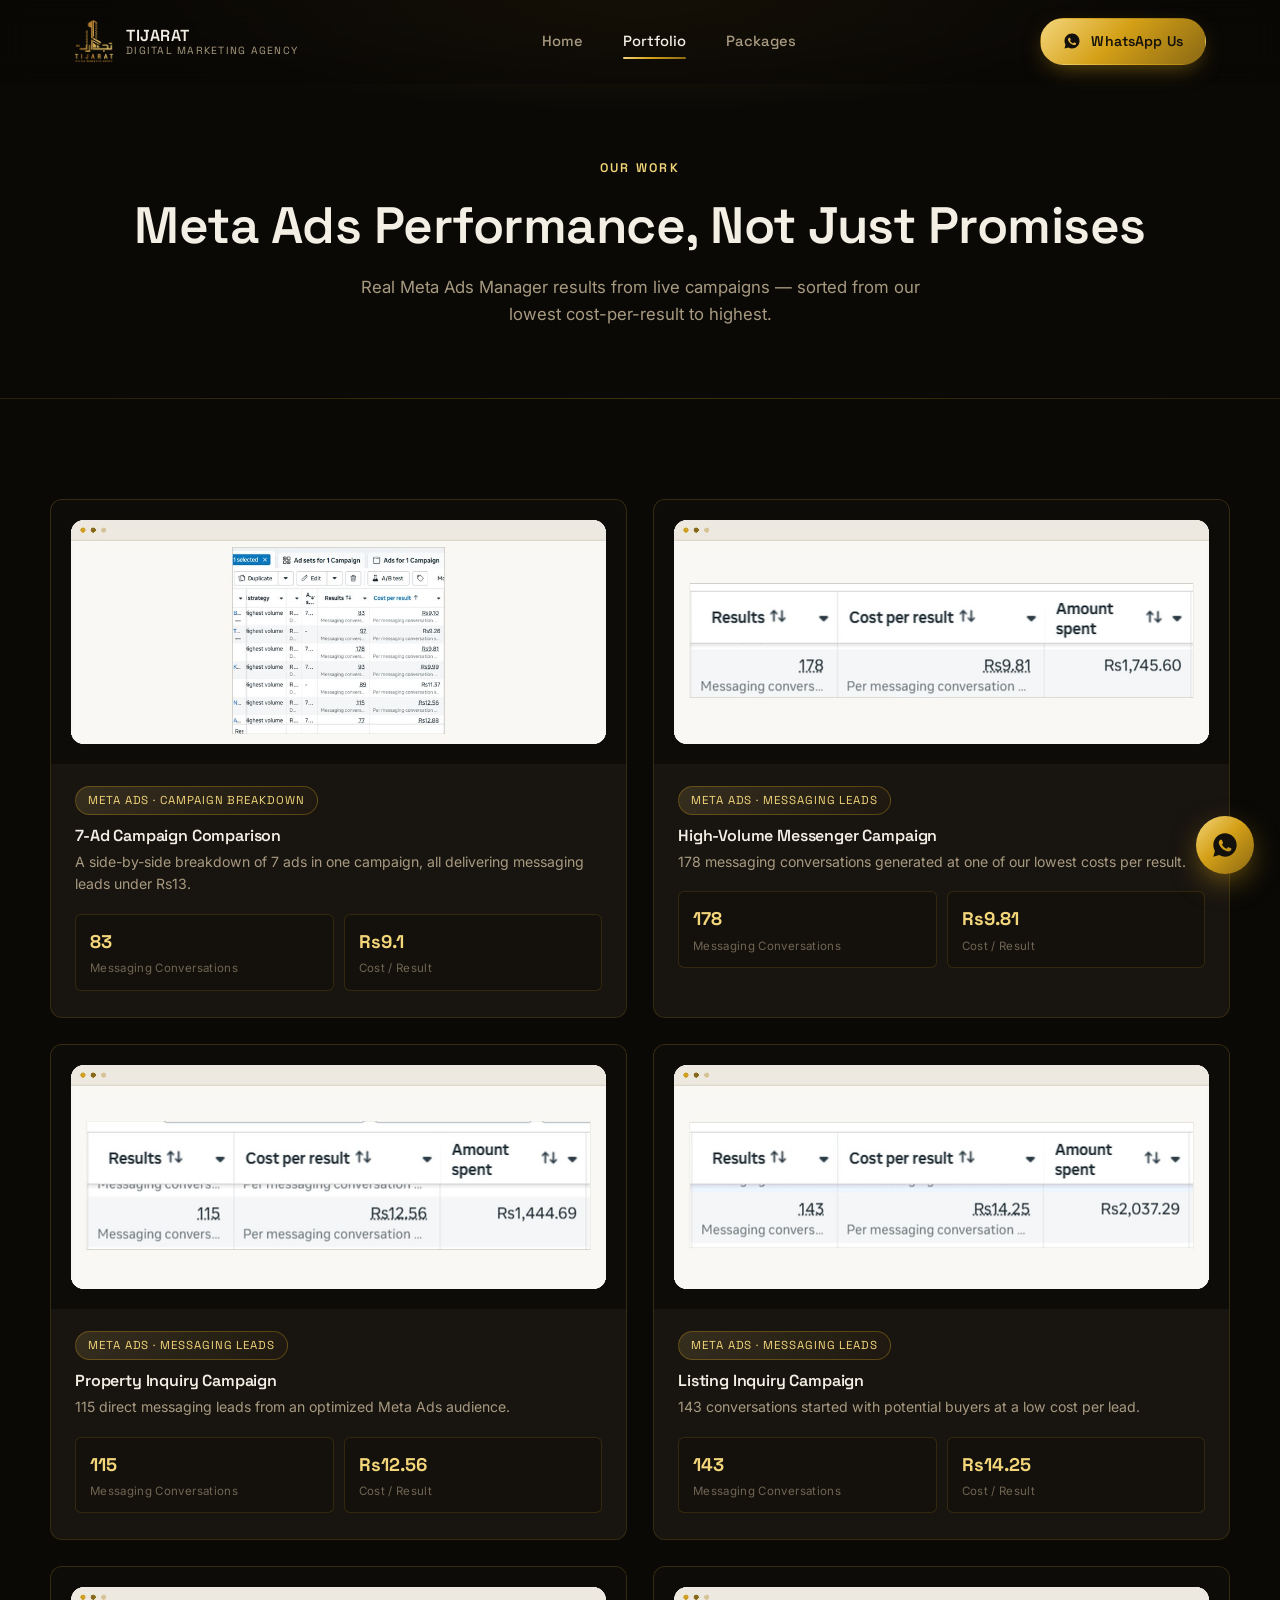
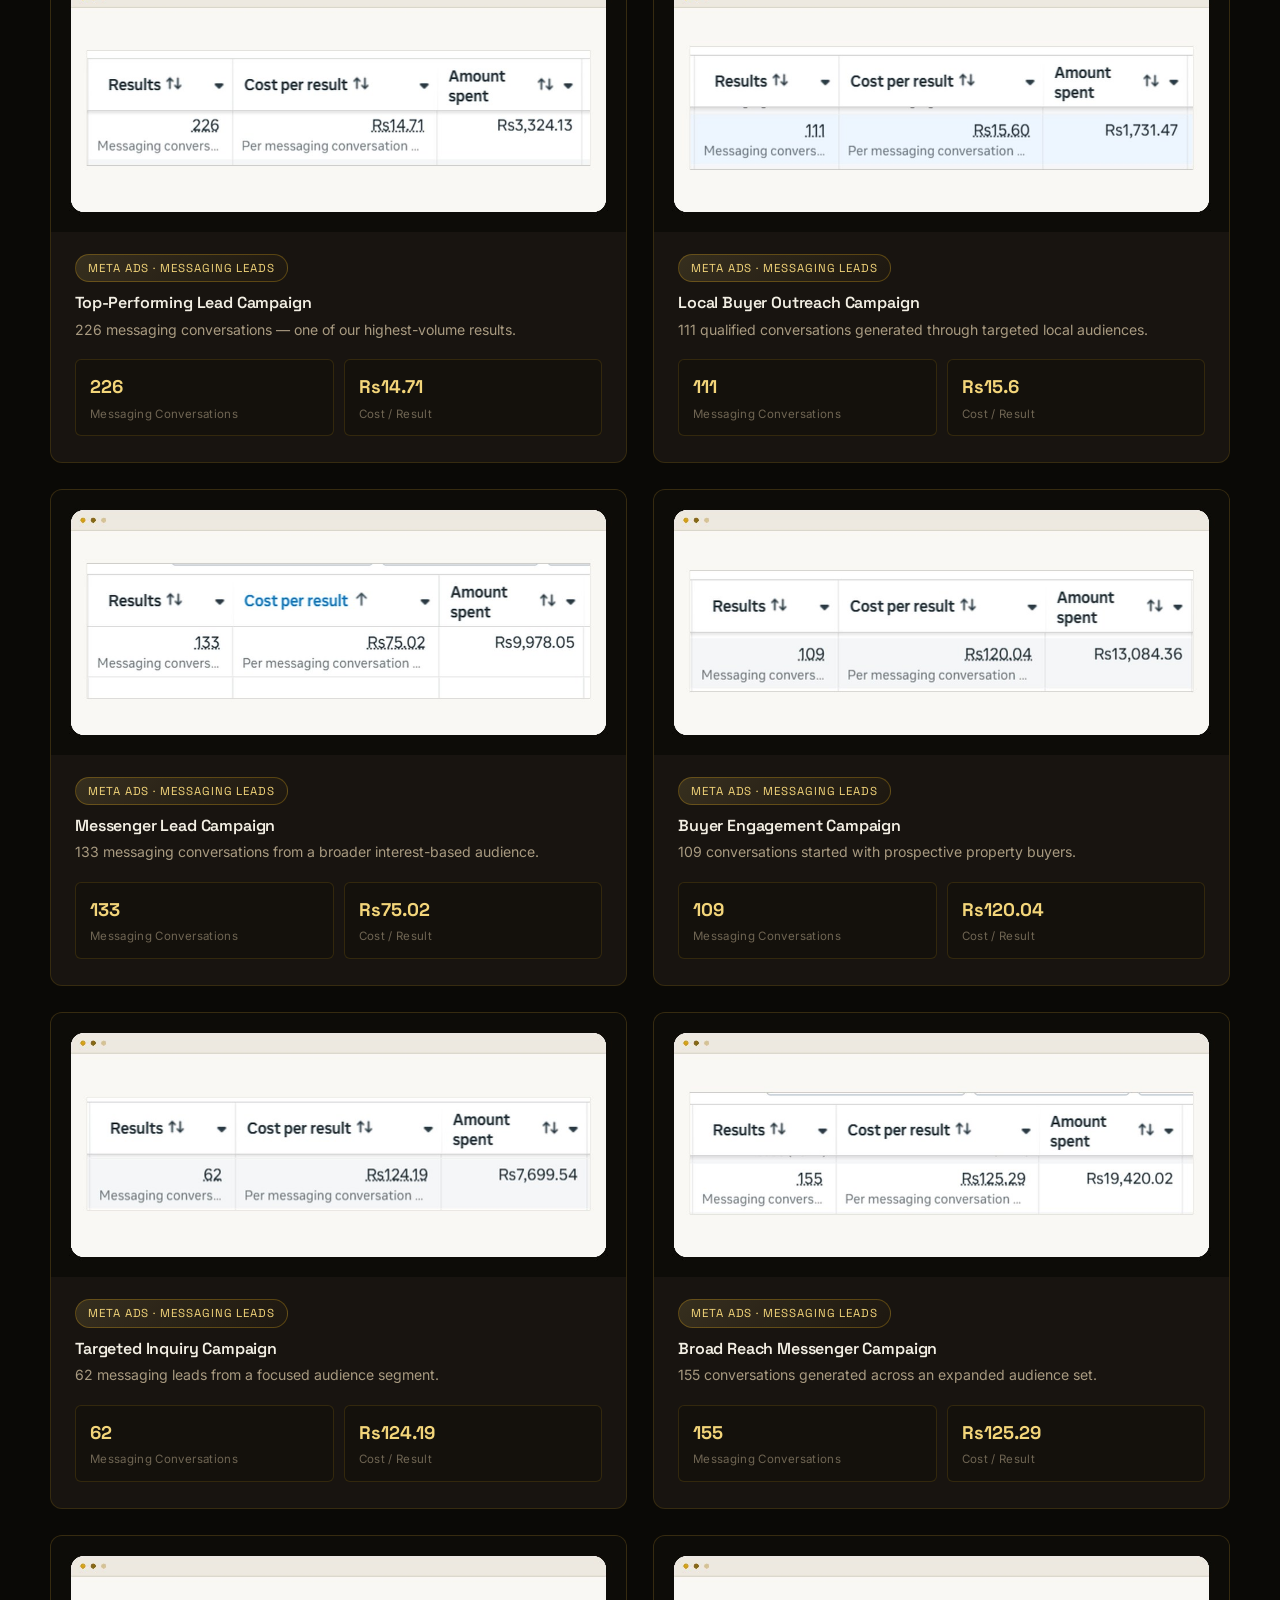
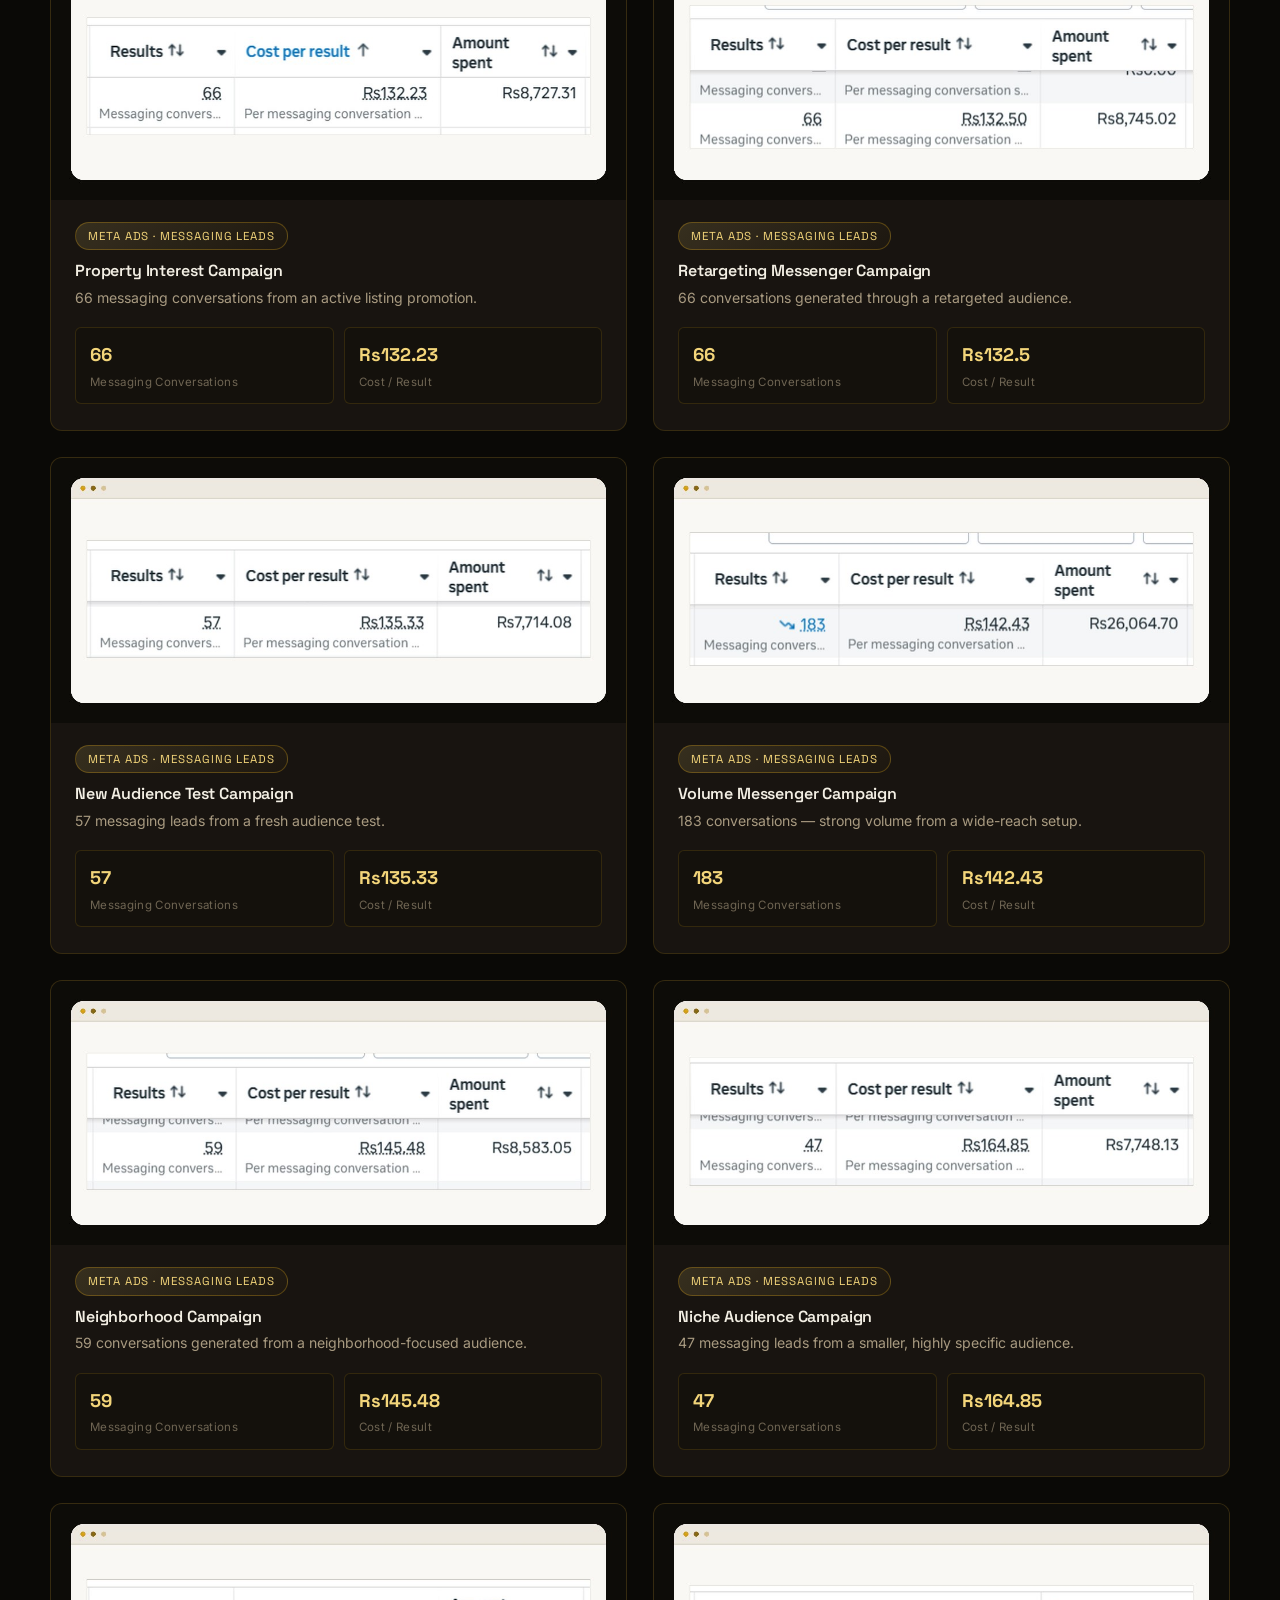
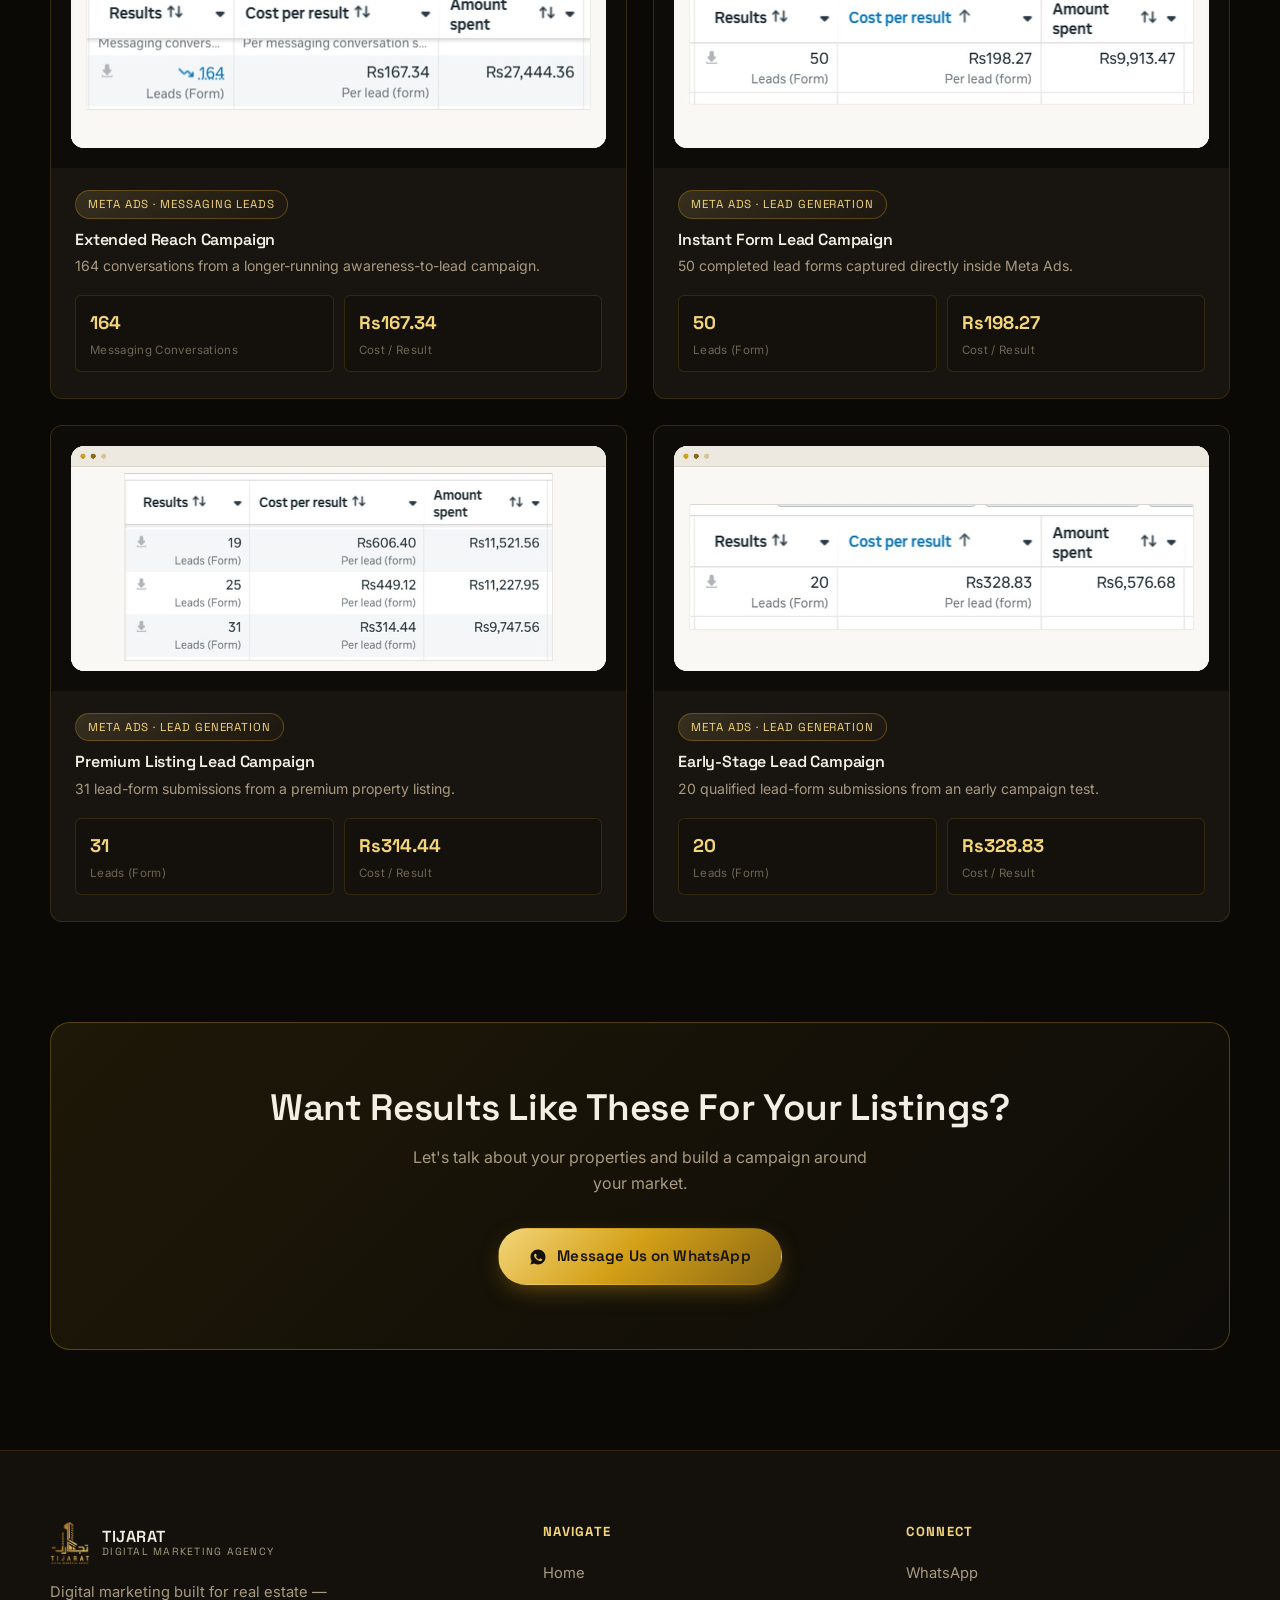
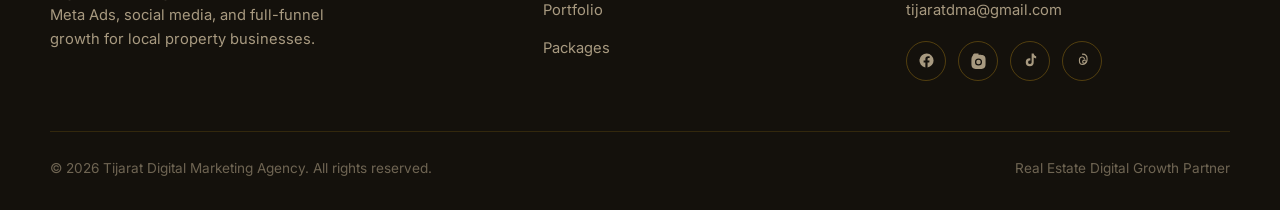
==== commit 66361912: "Add files via upload" ====
--- a/portfolio.html
+++ b/portfolio.html
@@ -12,14 +12,13 @@
 <link rel="stylesheet" href="styles.css">
 
 <!--
-  HOW TO ADD YOUR REAL META ADS SCREENSHOTS
-  ------------------------------------------
-  1. Create a folder named "portfolio" inside "assets" (assets/portfolio).
-  2. Upload your screenshots there, named exactly:
-     case1.jpg, case2.jpg, case3.jpg, case4.jpg, case5.jpg, case6.jpg
-  3. That's it — each placeholder box below will automatically be
-     replaced by your real image once the file exists at that path.
-     You only need to edit the <p> caption text below each one if you want.
+  TO ADD MORE RESULTS LATER
+  --------------------------
+  1. Save the new screenshot as case21.jpg (next number) inside assets/portfolio.
+  2. Copy one of the existing "case-card" blocks below, update the image
+     number, title, description, and the two stat numbers.
+  3. Cards are ordered best-cost-first — place new cards where they fit
+     in that order.
 -->
 </head>
 <body>
@@ -52,7 +51,7 @@
 <section class="page-hero">
   <div class="eyebrow">Our Work</div>
   <h1>Meta Ads Performance, Not Just Promises</h1>
-  <p>A look at the campaigns and results we build for real estate clients — updated as each project delivers.</p>
+  <p>Real Meta Ads Manager results from live campaigns — sorted from our lowest cost-per-result to highest.</p>
 </section>
 
 <!-- ================= PORTFOLIO GRID ================= -->
@@ -62,91 +61,301 @@
 
       <div class="case-card reveal">
         <div class="case-media">
-          <img src="assets/portfolio/case1.jpg" alt="Meta Ads campaign result" onerror="this.style.display='none'; this.nextElementSibling.style.display='flex';">
-          <div class="case-placeholder" style="display:flex;">
-            <svg viewBox="0 0 24 24" fill="none" stroke="currentColor" stroke-width="1.3"><rect x="3" y="5" width="18" height="14" rx="2"/><circle cx="9" cy="12" r="2.5"/><path d="M16 9.5h1"/></svg>
-            <span>Results Coming Soon</span>
-          </div>
-        </div>
-        <div class="case-body">
-          <span class="case-tag">Meta Ads · Real Estate</span>
-          <h3>Residential Listing Campaign</h3>
-          <p>Lead-generation ads built to bring qualified buyer inquiries directly to WhatsApp.</p>
-        </div>
-      </div>
-
-      <div class="case-card reveal">
-        <div class="case-media">
-          <img src="assets/portfolio/case2.jpg" alt="Meta Ads campaign result" onerror="this.style.display='none'; this.nextElementSibling.style.display='flex';">
-          <div class="case-placeholder" style="display:flex;">
-            <svg viewBox="0 0 24 24" fill="none" stroke="currentColor" stroke-width="1.3"><rect x="3" y="5" width="18" height="14" rx="2"/><circle cx="9" cy="12" r="2.5"/><path d="M16 9.5h1"/></svg>
-            <span>Results Coming Soon</span>
-          </div>
-        </div>
-        <div class="case-body">
-          <span class="case-tag">Social Media</span>
-          <h3>Brand Page Growth</h3>
-          <p>Consistent content and community management to build trust with local buyers.</p>
-        </div>
-      </div>
-
-      <div class="case-card reveal">
-        <div class="case-media">
-          <img src="assets/portfolio/case3.jpg" alt="Meta Ads campaign result" onerror="this.style.display='none'; this.nextElementSibling.style.display='flex';">
-          <div class="case-placeholder" style="display:flex;">
-            <svg viewBox="0 0 24 24" fill="none" stroke="currentColor" stroke-width="1.3"><rect x="3" y="5" width="18" height="14" rx="2"/><circle cx="9" cy="12" r="2.5"/><path d="M16 9.5h1"/></svg>
-            <span>Results Coming Soon</span>
-          </div>
-        </div>
-        <div class="case-body">
-          <span class="case-tag">TikTok Ads</span>
-          <h3>Short-Form Listing Reels</h3>
-          <p>Property walkthrough videos turned into ad campaigns for a younger buyer audience.</p>
-        </div>
-      </div>
-
-      <div class="case-card reveal">
-        <div class="case-media">
-          <img src="assets/portfolio/case4.jpg" alt="Meta Ads campaign result" onerror="this.style.display='none'; this.nextElementSibling.style.display='flex';">
-          <div class="case-placeholder" style="display:flex;">
-            <svg viewBox="0 0 24 24" fill="none" stroke="currentColor" stroke-width="1.3"><rect x="3" y="5" width="18" height="14" rx="2"/><circle cx="9" cy="12" r="2.5"/><path d="M16 9.5h1"/></svg>
-            <span>Results Coming Soon</span>
-          </div>
-        </div>
-        <div class="case-body">
-          <span class="case-tag">Graphic Design</span>
-          <h3>Listing Creative Set</h3>
-          <p>A full set of ad creatives designed to highlight property features and pricing.</p>
-        </div>
-      </div>
-
-      <div class="case-card reveal">
-        <div class="case-media">
-          <img src="assets/portfolio/case5.jpg" alt="Meta Ads campaign result" onerror="this.style.display='none'; this.nextElementSibling.style.display='flex';">
-          <div class="case-placeholder" style="display:flex;">
-            <svg viewBox="0 0 24 24" fill="none" stroke="currentColor" stroke-width="1.3"><rect x="3" y="5" width="18" height="14" rx="2"/><circle cx="9" cy="12" r="2.5"/><path d="M16 9.5h1"/></svg>
-            <span>Results Coming Soon</span>
-          </div>
-        </div>
-        <div class="case-body">
-          <span class="case-tag">SEO</span>
-          <h3>Google Business Optimization</h3>
-          <p>Local search visibility improvements for a growing property agency.</p>
-        </div>
-      </div>
-
-      <div class="case-card reveal">
-        <div class="case-media">
-          <img src="assets/portfolio/case6.jpg" alt="Meta Ads campaign result" onerror="this.style.display='none'; this.nextElementSibling.style.display='flex';">
-          <div class="case-placeholder" style="display:flex;">
-            <svg viewBox="0 0 24 24" fill="none" stroke="currentColor" stroke-width="1.3"><rect x="3" y="5" width="18" height="14" rx="2"/><circle cx="9" cy="12" r="2.5"/><path d="M16 9.5h1"/></svg>
-            <span>Results Coming Soon</span>
-          </div>
-        </div>
-        <div class="case-body">
-          <span class="case-tag">Website Development</span>
-          <h3>Agency Landing Page</h3>
-          <p>A fast, simple landing page built to convert visitors into inquiries.</p>
+          <img src="assets/portfolio/case1.jpg" alt="7-Ad Campaign Comparison — Meta Ads results, 83 messaging conversations at Rs9.1 per result" loading="lazy">
+        </div>
+        <div class="case-body">
+          <span class="case-tag">Meta Ads · Campaign Breakdown</span>
+          <h3>7-Ad Campaign Comparison</h3>
+          <p>A side-by-side breakdown of 7 ads in one campaign, all delivering messaging leads under Rs13.</p>
+          <div class="case-stats">
+            <div class="case-stat"><span class="case-stat-num">83</span><span class="case-stat-label">Messaging Conversations</span></div>
+            <div class="case-stat"><span class="case-stat-num">Rs9.1</span><span class="case-stat-label">Cost / Result</span></div>
+          </div>
+        </div>
+      </div>
+
+      <div class="case-card reveal">
+        <div class="case-media">
+          <img src="assets/portfolio/case2.jpg" alt="High-Volume Messenger Campaign — Meta Ads results, 178 messaging conversations at Rs9.81 per result" loading="lazy">
+        </div>
+        <div class="case-body">
+          <span class="case-tag">Meta Ads · Messaging Leads</span>
+          <h3>High-Volume Messenger Campaign</h3>
+          <p>178 messaging conversations generated at one of our lowest costs per result.</p>
+          <div class="case-stats">
+            <div class="case-stat"><span class="case-stat-num">178</span><span class="case-stat-label">Messaging Conversations</span></div>
+            <div class="case-stat"><span class="case-stat-num">Rs9.81</span><span class="case-stat-label">Cost / Result</span></div>
+          </div>
+        </div>
+      </div>
+
+      <div class="case-card reveal">
+        <div class="case-media">
+          <img src="assets/portfolio/case3.jpg" alt="Property Inquiry Campaign — Meta Ads results, 115 messaging conversations at Rs12.56 per result" loading="lazy">
+        </div>
+        <div class="case-body">
+          <span class="case-tag">Meta Ads · Messaging Leads</span>
+          <h3>Property Inquiry Campaign</h3>
+          <p>115 direct messaging leads from an optimized Meta Ads audience.</p>
+          <div class="case-stats">
+            <div class="case-stat"><span class="case-stat-num">115</span><span class="case-stat-label">Messaging Conversations</span></div>
+            <div class="case-stat"><span class="case-stat-num">Rs12.56</span><span class="case-stat-label">Cost / Result</span></div>
+          </div>
+        </div>
+      </div>
+
+      <div class="case-card reveal">
+        <div class="case-media">
+          <img src="assets/portfolio/case4.jpg" alt="Listing Inquiry Campaign — Meta Ads results, 143 messaging conversations at Rs14.25 per result" loading="lazy">
+        </div>
+        <div class="case-body">
+          <span class="case-tag">Meta Ads · Messaging Leads</span>
+          <h3>Listing Inquiry Campaign</h3>
+          <p>143 conversations started with potential buyers at a low cost per lead.</p>
+          <div class="case-stats">
+            <div class="case-stat"><span class="case-stat-num">143</span><span class="case-stat-label">Messaging Conversations</span></div>
+            <div class="case-stat"><span class="case-stat-num">Rs14.25</span><span class="case-stat-label">Cost / Result</span></div>
+          </div>
+        </div>
+      </div>
+
+      <div class="case-card reveal">
+        <div class="case-media">
+          <img src="assets/portfolio/case5.jpg" alt="Top-Performing Lead Campaign — Meta Ads results, 226 messaging conversations at Rs14.71 per result" loading="lazy">
+        </div>
+        <div class="case-body">
+          <span class="case-tag">Meta Ads · Messaging Leads</span>
+          <h3>Top-Performing Lead Campaign</h3>
+          <p>226 messaging conversations — one of our highest-volume results.</p>
+          <div class="case-stats">
+            <div class="case-stat"><span class="case-stat-num">226</span><span class="case-stat-label">Messaging Conversations</span></div>
+            <div class="case-stat"><span class="case-stat-num">Rs14.71</span><span class="case-stat-label">Cost / Result</span></div>
+          </div>
+        </div>
+      </div>
+
+      <div class="case-card reveal">
+        <div class="case-media">
+          <img src="assets/portfolio/case6.jpg" alt="Local Buyer Outreach Campaign — Meta Ads results, 111 messaging conversations at Rs15.6 per result" loading="lazy">
+        </div>
+        <div class="case-body">
+          <span class="case-tag">Meta Ads · Messaging Leads</span>
+          <h3>Local Buyer Outreach Campaign</h3>
+          <p>111 qualified conversations generated through targeted local audiences.</p>
+          <div class="case-stats">
+            <div class="case-stat"><span class="case-stat-num">111</span><span class="case-stat-label">Messaging Conversations</span></div>
+            <div class="case-stat"><span class="case-stat-num">Rs15.6</span><span class="case-stat-label">Cost / Result</span></div>
+          </div>
+        </div>
+      </div>
+
+      <div class="case-card reveal">
+        <div class="case-media">
+          <img src="assets/portfolio/case7.jpg" alt="Messenger Lead Campaign — Meta Ads results, 133 messaging conversations at Rs75.02 per result" loading="lazy">
+        </div>
+        <div class="case-body">
+          <span class="case-tag">Meta Ads · Messaging Leads</span>
+          <h3>Messenger Lead Campaign</h3>
+          <p>133 messaging conversations from a broader interest-based audience.</p>
+          <div class="case-stats">
+            <div class="case-stat"><span class="case-stat-num">133</span><span class="case-stat-label">Messaging Conversations</span></div>
+            <div class="case-stat"><span class="case-stat-num">Rs75.02</span><span class="case-stat-label">Cost / Result</span></div>
+          </div>
+        </div>
+      </div>
+
+      <div class="case-card reveal">
+        <div class="case-media">
+          <img src="assets/portfolio/case8.jpg" alt="Buyer Engagement Campaign — Meta Ads results, 109 messaging conversations at Rs120.04 per result" loading="lazy">
+        </div>
+        <div class="case-body">
+          <span class="case-tag">Meta Ads · Messaging Leads</span>
+          <h3>Buyer Engagement Campaign</h3>
+          <p>109 conversations started with prospective property buyers.</p>
+          <div class="case-stats">
+            <div class="case-stat"><span class="case-stat-num">109</span><span class="case-stat-label">Messaging Conversations</span></div>
+            <div class="case-stat"><span class="case-stat-num">Rs120.04</span><span class="case-stat-label">Cost / Result</span></div>
+          </div>
+        </div>
+      </div>
+
+      <div class="case-card reveal">
+        <div class="case-media">
+          <img src="assets/portfolio/case9.jpg" alt="Targeted Inquiry Campaign — Meta Ads results, 62 messaging conversations at Rs124.19 per result" loading="lazy">
+        </div>
+        <div class="case-body">
+          <span class="case-tag">Meta Ads · Messaging Leads</span>
+          <h3>Targeted Inquiry Campaign</h3>
+          <p>62 messaging leads from a focused audience segment.</p>
+          <div class="case-stats">
+            <div class="case-stat"><span class="case-stat-num">62</span><span class="case-stat-label">Messaging Conversations</span></div>
+            <div class="case-stat"><span class="case-stat-num">Rs124.19</span><span class="case-stat-label">Cost / Result</span></div>
+          </div>
+        </div>
+      </div>
+
+      <div class="case-card reveal">
+        <div class="case-media">
+          <img src="assets/portfolio/case10.jpg" alt="Broad Reach Messenger Campaign — Meta Ads results, 155 messaging conversations at Rs125.29 per result" loading="lazy">
+        </div>
+        <div class="case-body">
+          <span class="case-tag">Meta Ads · Messaging Leads</span>
+          <h3>Broad Reach Messenger Campaign</h3>
+          <p>155 conversations generated across an expanded audience set.</p>
+          <div class="case-stats">
+            <div class="case-stat"><span class="case-stat-num">155</span><span class="case-stat-label">Messaging Conversations</span></div>
+            <div class="case-stat"><span class="case-stat-num">Rs125.29</span><span class="case-stat-label">Cost / Result</span></div>
+          </div>
+        </div>
+      </div>
+
+      <div class="case-card reveal">
+        <div class="case-media">
+          <img src="assets/portfolio/case11.jpg" alt="Property Interest Campaign — Meta Ads results, 66 messaging conversations at Rs132.23 per result" loading="lazy">
+        </div>
+        <div class="case-body">
+          <span class="case-tag">Meta Ads · Messaging Leads</span>
+          <h3>Property Interest Campaign</h3>
+          <p>66 messaging conversations from an active listing promotion.</p>
+          <div class="case-stats">
+            <div class="case-stat"><span class="case-stat-num">66</span><span class="case-stat-label">Messaging Conversations</span></div>
+            <div class="case-stat"><span class="case-stat-num">Rs132.23</span><span class="case-stat-label">Cost / Result</span></div>
+          </div>
+        </div>
+      </div>
+
+      <div class="case-card reveal">
+        <div class="case-media">
+          <img src="assets/portfolio/case12.jpg" alt="Retargeting Messenger Campaign — Meta Ads results, 66 messaging conversations at Rs132.5 per result" loading="lazy">
+        </div>
+        <div class="case-body">
+          <span class="case-tag">Meta Ads · Messaging Leads</span>
+          <h3>Retargeting Messenger Campaign</h3>
+          <p>66 conversations generated through a retargeted audience.</p>
+          <div class="case-stats">
+            <div class="case-stat"><span class="case-stat-num">66</span><span class="case-stat-label">Messaging Conversations</span></div>
+            <div class="case-stat"><span class="case-stat-num">Rs132.5</span><span class="case-stat-label">Cost / Result</span></div>
+          </div>
+        </div>
+      </div>
+
+      <div class="case-card reveal">
+        <div class="case-media">
+          <img src="assets/portfolio/case13.jpg" alt="New Audience Test Campaign — Meta Ads results, 57 messaging conversations at Rs135.33 per result" loading="lazy">
+        </div>
+        <div class="case-body">
+          <span class="case-tag">Meta Ads · Messaging Leads</span>
+          <h3>New Audience Test Campaign</h3>
+          <p>57 messaging leads from a fresh audience test.</p>
+          <div class="case-stats">
+            <div class="case-stat"><span class="case-stat-num">57</span><span class="case-stat-label">Messaging Conversations</span></div>
+            <div class="case-stat"><span class="case-stat-num">Rs135.33</span><span class="case-stat-label">Cost / Result</span></div>
+          </div>
+        </div>
+      </div>
+
+      <div class="case-card reveal">
+        <div class="case-media">
+          <img src="assets/portfolio/case14.jpg" alt="Volume Messenger Campaign — Meta Ads results, 183 messaging conversations at Rs142.43 per result" loading="lazy">
+        </div>
+        <div class="case-body">
+          <span class="case-tag">Meta Ads · Messaging Leads</span>
+          <h3>Volume Messenger Campaign</h3>
+          <p>183 conversations — strong volume from a wide-reach setup.</p>
+          <div class="case-stats">
+            <div class="case-stat"><span class="case-stat-num">183</span><span class="case-stat-label">Messaging Conversations</span></div>
+            <div class="case-stat"><span class="case-stat-num">Rs142.43</span><span class="case-stat-label">Cost / Result</span></div>
+          </div>
+        </div>
+      </div>
+
+      <div class="case-card reveal">
+        <div class="case-media">
+          <img src="assets/portfolio/case15.jpg" alt="Neighborhood Campaign — Meta Ads results, 59 messaging conversations at Rs145.48 per result" loading="lazy">
+        </div>
+        <div class="case-body">
+          <span class="case-tag">Meta Ads · Messaging Leads</span>
+          <h3>Neighborhood Campaign</h3>
+          <p>59 conversations generated from a neighborhood-focused audience.</p>
+          <div class="case-stats">
+            <div class="case-stat"><span class="case-stat-num">59</span><span class="case-stat-label">Messaging Conversations</span></div>
+            <div class="case-stat"><span class="case-stat-num">Rs145.48</span><span class="case-stat-label">Cost / Result</span></div>
+          </div>
+        </div>
+      </div>
+
+      <div class="case-card reveal">
+        <div class="case-media">
+          <img src="assets/portfolio/case16.jpg" alt="Niche Audience Campaign — Meta Ads results, 47 messaging conversations at Rs164.85 per result" loading="lazy">
+        </div>
+        <div class="case-body">
+          <span class="case-tag">Meta Ads · Messaging Leads</span>
+          <h3>Niche Audience Campaign</h3>
+          <p>47 messaging leads from a smaller, highly specific audience.</p>
+          <div class="case-stats">
+            <div class="case-stat"><span class="case-stat-num">47</span><span class="case-stat-label">Messaging Conversations</span></div>
+            <div class="case-stat"><span class="case-stat-num">Rs164.85</span><span class="case-stat-label">Cost / Result</span></div>
+          </div>
+        </div>
+      </div>
+
+      <div class="case-card reveal">
+        <div class="case-media">
+          <img src="assets/portfolio/case17.jpg" alt="Extended Reach Campaign — Meta Ads results, 164 messaging conversations at Rs167.34 per result" loading="lazy">
+        </div>
+        <div class="case-body">
+          <span class="case-tag">Meta Ads · Messaging Leads</span>
+          <h3>Extended Reach Campaign</h3>
+          <p>164 conversations from a longer-running awareness-to-lead campaign.</p>
+          <div class="case-stats">
+            <div class="case-stat"><span class="case-stat-num">164</span><span class="case-stat-label">Messaging Conversations</span></div>
+            <div class="case-stat"><span class="case-stat-num">Rs167.34</span><span class="case-stat-label">Cost / Result</span></div>
+          </div>
+        </div>
+      </div>
+
+      <div class="case-card reveal">
+        <div class="case-media">
+          <img src="assets/portfolio/case18.jpg" alt="Instant Form Lead Campaign — Meta Ads results, 50 leads (form) at Rs198.27 per result" loading="lazy">
+        </div>
+        <div class="case-body">
+          <span class="case-tag">Meta Ads · Lead Generation</span>
+          <h3>Instant Form Lead Campaign</h3>
+          <p>50 completed lead forms captured directly inside Meta Ads.</p>
+          <div class="case-stats">
+            <div class="case-stat"><span class="case-stat-num">50</span><span class="case-stat-label">Leads (Form)</span></div>
+            <div class="case-stat"><span class="case-stat-num">Rs198.27</span><span class="case-stat-label">Cost / Result</span></div>
+          </div>
+        </div>
+      </div>
+
+      <div class="case-card reveal">
+        <div class="case-media">
+          <img src="assets/portfolio/case19.jpg" alt="Premium Listing Lead Campaign — Meta Ads results, 31 leads (form) at Rs314.44 per result" loading="lazy">
+        </div>
+        <div class="case-body">
+          <span class="case-tag">Meta Ads · Lead Generation</span>
+          <h3>Premium Listing Lead Campaign</h3>
+          <p>31 lead-form submissions from a premium property listing.</p>
+          <div class="case-stats">
+            <div class="case-stat"><span class="case-stat-num">31</span><span class="case-stat-label">Leads (Form)</span></div>
+            <div class="case-stat"><span class="case-stat-num">Rs314.44</span><span class="case-stat-label">Cost / Result</span></div>
+          </div>
+        </div>
+      </div>
+
+      <div class="case-card reveal">
+        <div class="case-media">
+          <img src="assets/portfolio/case20.jpg" alt="Early-Stage Lead Campaign — Meta Ads results, 20 leads (form) at Rs328.83 per result" loading="lazy">
+        </div>
+        <div class="case-body">
+          <span class="case-tag">Meta Ads · Lead Generation</span>
+          <h3>Early-Stage Lead Campaign</h3>
+          <p>20 qualified lead-form submissions from an early campaign test.</p>
+          <div class="case-stats">
+            <div class="case-stat"><span class="case-stat-num">20</span><span class="case-stat-label">Leads (Form)</span></div>
+            <div class="case-stat"><span class="case-stat-num">Rs328.83</span><span class="case-stat-label">Cost / Result</span></div>
+          </div>
         </div>
       </div>
 
--- a/styles.css
+++ b/styles.css
@@ -686,7 +686,7 @@
 /* ---------- Portfolio ---------- */
 .portfolio-grid {
   display: grid;
-  grid-template-columns: repeat(3, 1fr);
+  grid-template-columns: repeat(2, 1fr);
   gap: 26px;
 }
 
@@ -704,7 +704,7 @@
 }
 
 .case-media {
-  aspect-ratio: 4 / 3;
+  aspect-ratio: 1000 / 460;
   position: relative;
   background: linear-gradient(135deg, rgba(212, 160, 23, 0.14), rgba(20, 17, 12, 0.6));
   display: flex;
@@ -768,6 +768,36 @@
 .case-body p {
   color: var(--text-muted);
   font-size: 0.88rem;
+}
+
+.case-stats {
+  display: flex;
+  gap: 10px;
+  margin-top: 18px;
+}
+
+.case-stat {
+  flex: 1;
+  background: var(--bg-elevated);
+  border: 1px solid var(--line);
+  border-radius: var(--radius-sm);
+  padding: 12px 14px;
+  display: flex;
+  flex-direction: column;
+  gap: 3px;
+}
+
+.case-stat-num {
+  font-family: 'Space Grotesk', sans-serif;
+  font-size: 1.15rem;
+  font-weight: 700;
+  color: var(--gold-light);
+}
+
+.case-stat-label {
+  font-size: 0.72rem;
+  color: var(--text-dim);
+  letter-spacing: 0.03em;
 }
 
 /* ---------- Packages ---------- */
@@ -847,23 +877,36 @@
   margin-bottom: 30px;
 }
 
+.package-group-title {
+  font-family: 'Space Grotesk', sans-serif;
+  font-size: 0.72rem;
+  font-weight: 700;
+  letter-spacing: 0.1em;
+  text-transform: uppercase;
+  color: var(--gold-light);
+  margin: 22px 0 10px;
+  padding-top: 14px;
+  border-top: 1px solid var(--line);
+}
+
+.package-group-title:first-child {
+  margin-top: 0;
+  padding-top: 0;
+  border-top: none;
+}
+
 .package-list li {
   display: flex;
   align-items: flex-start;
   gap: 10px;
-  padding: 9px 0;
-  border-bottom: 1px dashed var(--line);
-  font-size: 0.9rem;
+  padding: 7px 0;
+  font-size: 0.88rem;
   color: var(--text);
 }
 
-.package-list li:last-child {
-  border-bottom: none;
-}
-
 .package-list li svg {
-  width: 16px;
-  height: 16px;
+  width: 15px;
+  height: 15px;
   stroke: var(--gold);
   flex-shrink: 0;
   margin-top: 3px;
@@ -872,9 +915,17 @@
 .package-list li.included-from {
   color: var(--text-dim);
   font-style: italic;
-  font-size: 0.85rem;
-  border-bottom: none;
+  font-size: 0.83rem;
   padding-top: 2px;
+}
+
+.package-note-inline {
+  font-size: 0.82rem;
+  color: var(--text-dim);
+  font-style: italic;
+  margin-top: 16px;
+  padding-top: 14px;
+  border-top: 1px solid var(--line);
 }
 
 .package-note {
